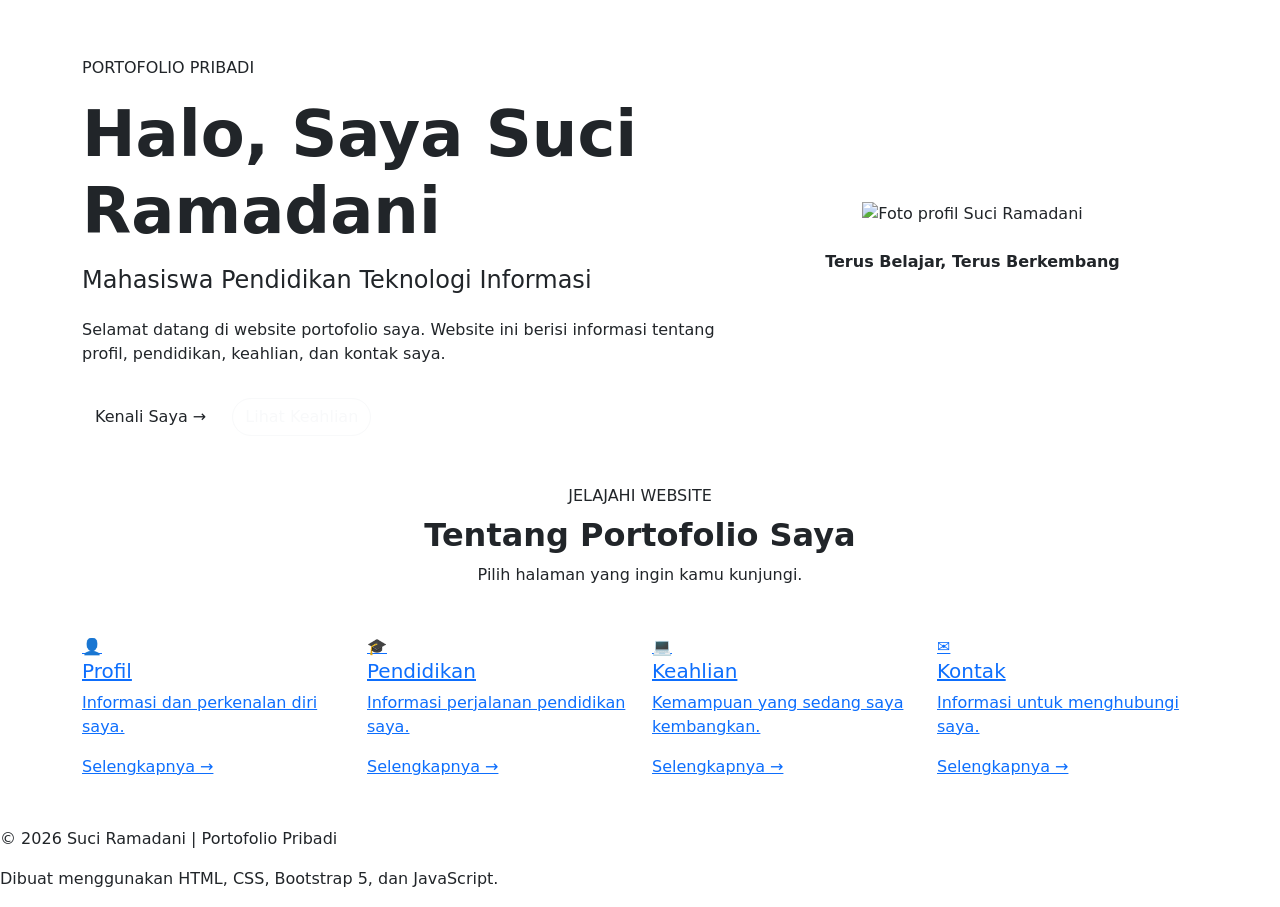
==== index.html @ 81918684 "Add files via upload" ====
<!DOCTYPE html>
<html lang="id">
<head>
    <meta charset="UTF-8">
    <meta name="viewport" content="width=device-width, initial-scale=1.0">
    <title>Beranda | Suci Ramadani</title>
    <link href="https://cdn.jsdelivr.net/npm/bootstrap@5.3.3/dist/css/bootstrap.min.css" rel="stylesheet">
    <link rel="stylesheet" href="css/style.css">
</head>
<body>

<nav class="navbar navbar-expand-lg navbar-dark nav-ungu sticky-top">
    <div class="container">
        <a class="navbar-brand fw-bold" href="index.html">Suci Ramadani</a>
        <button class="navbar-toggler" data-bs-toggle="collapse" data-bs-target="#menu">
            <span class="navbar-toggler-icon"></span>
        </button>
        <div class="collapse navbar-collapse" id="menu">
            <ul class="navbar-nav ms-auto">
                <li class="nav-item"><a class="nav-link active" href="index.html">Beranda</a></li>
                <li class="nav-item"><a class="nav-link" href="profil.html">Profil</a></li>
                <li class="nav-item"><a class="nav-link" href="pendidikan.html">Pendidikan</a></li>
                <li class="nav-item"><a class="nav-link" href="keahlian.html">Keahlian</a></li>
                <li class="nav-item"><a class="nav-link" href="kontak.html">Kontak</a></li>
                <li class="nav-item"><a class="nav-link" href="login.html">Login</a></li>
            </ul>
        </div>
    </div>
</nav>

<header class="hero">
    <div class="container">
        <div class="row align-items-center">
            <div class="col-lg-7">
                <span class="label-ungu">PORTOFOLIO PRIBADI</span>
                <h1 class="display-3 fw-bold mt-3">
                    Halo, Saya <span class="teks-gradasi">Suci Ramadani</span>
                </h1>
                <h4 class="mt-3">Mahasiswa Pendidikan Teknologi Informasi</h4>
                <p class="mt-4">
                    Selamat datang di website portofolio saya.
                    Website ini berisi informasi tentang profil, pendidikan,
                    keahlian, dan kontak saya.
                </p>
                <a href="profil.html" class="btn btn-ungu mt-3">Kenali Saya →</a>
                <a href="keahlian.html" class="btn btn-outline-light rounded-pill mt-3 ms-2">Lihat Keahlian</a>
            </div>

            <div class="col-lg-5 text-center mt-5 mt-lg-0">
                <img src="foto/profil.jpeg"
                    alt="Foto profil Suci Ramadani"
                    class="foto-profil">
                <p class="mt-4 fw-semibold">Terus Belajar, Terus Berkembang </p>
            </div>
        </div>
    </div>
</header>

<section class="container py-5">
    <div class="text-center mb-5">
        <span class="label-ungu">JELAJAHI WEBSITE</span>
        <h2 class="fw-bold mt-2">Tentang Portofolio Saya</h2>
        <p class="teks-redup">Pilih halaman yang ingin kamu kunjungi.</p>
    </div>

    <div class="row g-4">
        <div class="col-md-6 col-lg-3">
            <a href="profil.html" class="kartu">
                <div class="ikon">👤</div>
                <h5>Profil</h5>
                <p>Informasi dan perkenalan diri saya.</p>
                <span>Selengkapnya →</span>
            </a>
        </div>
        <div class="col-md-6 col-lg-3">
            <a href="pendidikan.html" class="kartu">
                <div class="ikon">🎓</div>
                <h5>Pendidikan</h5>
                <p>Informasi perjalanan pendidikan saya.</p>
                <span>Selengkapnya →</span>
            </a>
        </div>
        <div class="col-md-6 col-lg-3">
            <a href="keahlian.html" class="kartu">
                <div class="ikon">💻</div>
                <h5>Keahlian</h5>
                <p>Kemampuan yang sedang saya kembangkan.</p>
                <span>Selengkapnya →</span>
            </a>
        </div>
        <div class="col-md-6 col-lg-3">
            <a href="kontak.html" class="kartu">
                <div class="ikon">✉️</div>
                <h5>Kontak</h5>
                <p>Informasi untuk menghubungi saya.</p>
                <span>Selengkapnya →</span>
            </a>
        </div>
    </div>
</section>

<footer class="footer">
    <p>© 2026 Suci Ramadani | Portofolio Pribadi</p>
    <p>Dibuat menggunakan HTML, CSS, Bootstrap 5, dan JavaScript.</p>
</footer>

<script src="https://cdn.jsdelivr.net/npm/bootstrap@5.3.3/dist/js/bootstrap.bundle.min.js"></script>
<script src="javascript/script.js"></script>
</body>
</html>
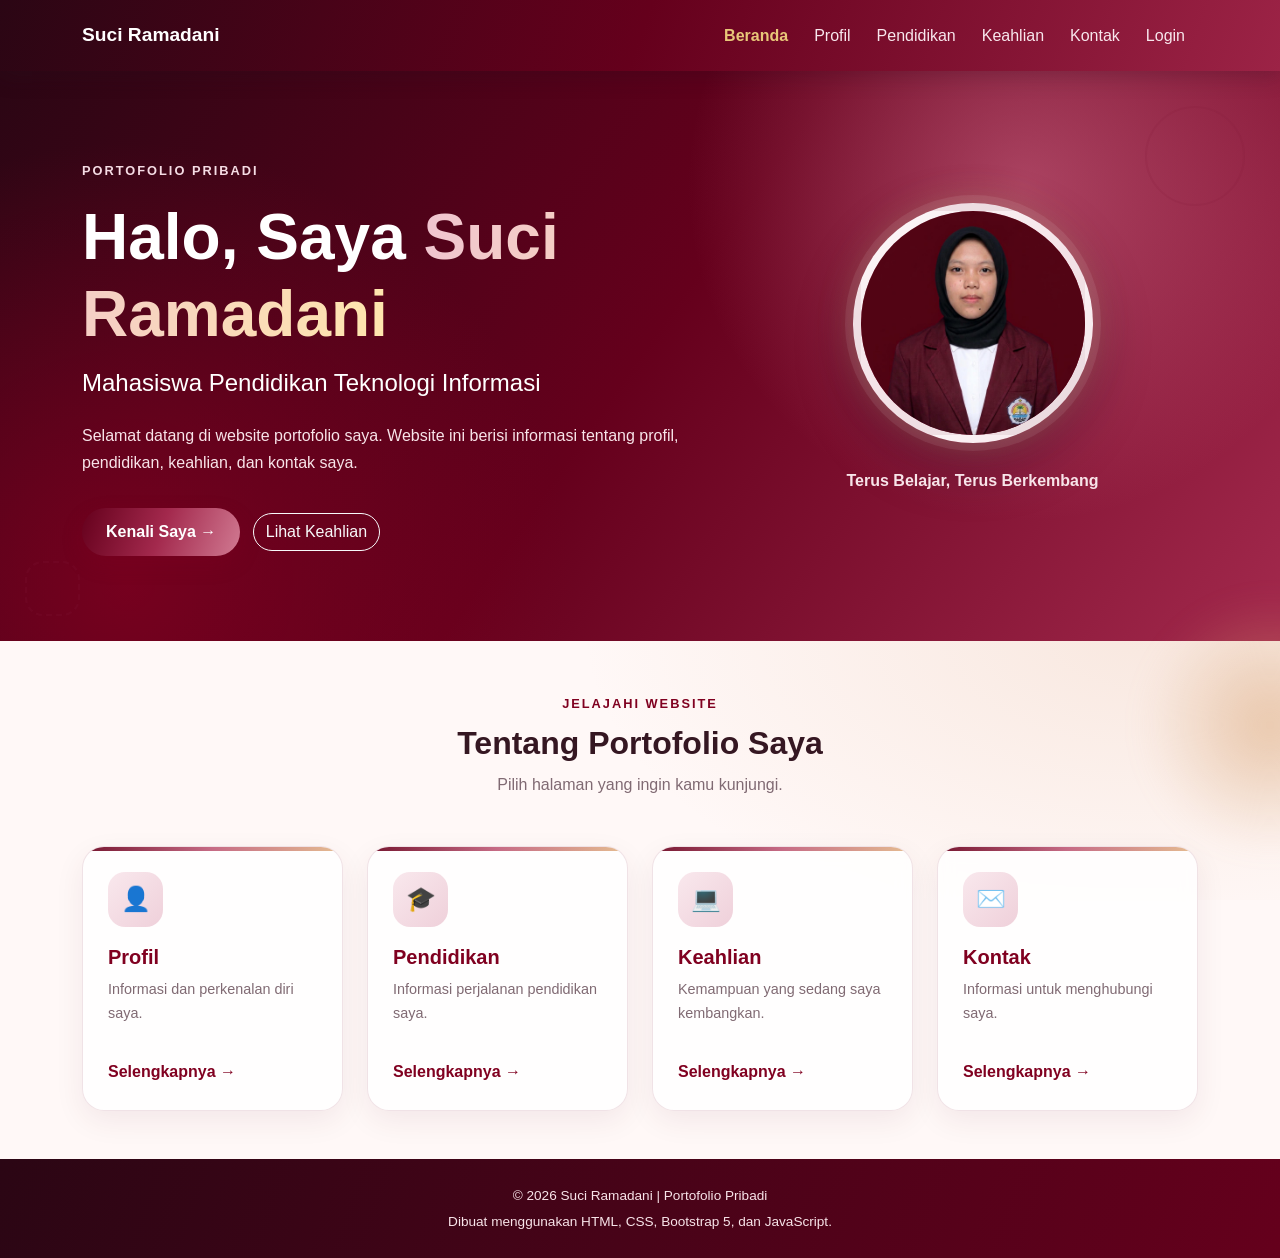
==== commit 93d3c8f5: "Add files via upload" ====
--- a/index.html
+++ b/index.html
@@ -5,7 +5,7 @@
     <meta name="viewport" content="width=device-width, initial-scale=1.0">
     <title>Beranda | Suci Ramadani</title>
     <link href="https://cdn.jsdelivr.net/npm/bootstrap@5.3.3/dist/css/bootstrap.min.css" rel="stylesheet">
-    <link rel="stylesheet" href="css/style.css">
+    <link rel="stylesheet" href="style.css">
 </head>
 <body>
 
@@ -47,7 +47,7 @@
             </div>
 
             <div class="col-lg-5 text-center mt-5 mt-lg-0">
-                <img src="foto/profil.jpeg"
+                <img src="profil.jpeg"
                     alt="Foto profil Suci Ramadani"
                     class="foto-profil">
                 <p class="mt-4 fw-semibold">Terus Belajar, Terus Berkembang </p>
@@ -105,6 +105,6 @@
 </footer>
 
 <script src="https://cdn.jsdelivr.net/npm/bootstrap@5.3.3/dist/js/bootstrap.bundle.min.js"></script>
-<script src="javascript/script.js"></script>
+<script src="script.js"></script>
 </body>
 </html>
--- a/style.css
+++ b/style.css
@@ -0,0 +1,749 @@
+
+/* ========================================
+   1. WARNA DAN PENGATURAN DASAR
+======================================== */
+:root {
+    --ungu-tua: #2b0614;
+    --ungu: #800020;
+    --ungu-muda: #b33a5c;
+    --lavender: #f0c4d0;
+    --teks: #351722;
+    --redup: #806a73;
+    --putih: #ffffff;
+    --emas: #e8c779;
+}
+
+* {
+    box-sizing: border-box;
+}
+
+html {
+    scroll-behavior: smooth;
+}
+
+body {
+    margin: 0;
+    font-family: 'Poppins', sans-serif;
+    color: var(--teks);
+    background:
+        radial-gradient(circle at 10% 15%, rgba(179, 58, 92, 0.12), transparent 28%),
+        radial-gradient(circle at 90% 80%, rgba(232, 199, 121, 0.15), transparent 30%),
+        #fff8f5;
+    line-height: 1.7;
+    position: relative;
+    overflow-x: hidden;
+}
+
+a {
+    text-decoration: none;
+}
+
+/* ========================================
+   2. CAHAYA BACKGROUND BERGERAK
+======================================== */
+body::before,
+body::after {
+    content: "";
+    position: fixed;
+    width: 300px;
+    height: 300px;
+    border-radius: 50%;
+    filter: blur(80px);
+    opacity: 0.25;
+    pointer-events: none;
+    z-index: -1;
+}
+
+body::before {
+    top: 5%;
+    left: -100px;
+    background: #b33a5c;
+    animation: cahayaKiri 12s ease-in-out infinite alternate;
+}
+
+body::after {
+    right: -100px;
+    bottom: 5%;
+    background: #e8c779;
+    animation: cahayaKanan 15s ease-in-out infinite alternate;
+}
+
+@keyframes cahayaKiri {
+    0% {
+        transform: translate(0, 0) scale(1);
+    }
+
+    50% {
+        transform: translate(120px, 100px) scale(1.2);
+    }
+
+    100% {
+        transform: translate(40px, 200px) scale(0.9);
+    }
+}
+
+@keyframes cahayaKanan {
+    0% {
+        transform: translate(0, 0) scale(1);
+    }
+
+    50% {
+        transform: translate(-100px, -80px) scale(1.15);
+    }
+
+    100% {
+        transform: translate(-40px, -160px) scale(0.9);
+    }
+}
+
+/* ========================================
+   3. NAVIGASI
+======================================== */
+.nav-ungu {
+    background: linear-gradient(110deg, #2b0614, #65001c, #9c2346);
+    box-shadow: 0 5px 20px rgba(40, 15, 30, 0.25);
+    padding: 14px 0;
+}
+
+.navbar-brand {
+    font-size: 1.2rem;
+    color: white;
+}
+
+.navbar-brand:hover {
+    color: var(--emas);
+}
+
+.navbar .nav-link {
+    color: #f8e7ed;
+    margin: 0 5px;
+    transition: 0.3s;
+}
+
+.navbar .nav-link:hover,
+.navbar .nav-link.active {
+    color: var(--emas);
+    font-weight: 700;
+}
+
+/* ========================================
+   4. BERANDA DAN BACKGROUND UTAMA
+======================================== */
+.hero {
+    position: relative;
+    isolation: isolate;
+    overflow: hidden;
+    padding: 85px 0;
+    color: white;
+
+    background:
+        radial-gradient(circle at 80% 20%, rgba(220, 120, 150, 0.5), transparent 30%),
+        radial-gradient(circle at 10% 90%, rgba(128, 0, 32, 0.8), transparent 35%),
+        linear-gradient(125deg, #2b0614, #65001c, #a3294d);
+}
+
+/* Lingkaran dekorasi */
+.hero::before,
+.hero::after {
+    content: "";
+    position: absolute;
+    border: 2px solid rgba(255, 255, 255, 0.2);
+    border-radius: 50%;
+    pointer-events: none;
+    z-index: -1;
+}
+
+.hero::before {
+    width: 300px;
+    height: 300px;
+    right: -70px;
+    top: -70px;
+    animation: putarLingkaran 18s linear infinite;
+}
+
+.hero::after {
+    width: 190px;
+    height: 190px;
+    left: 5%;
+    bottom: -100px;
+    animation: lingkaranMelayang 7s ease-in-out infinite;
+}
+
+.hero .container {
+    position: relative;
+    z-index: 1;
+}
+
+.hero h1 {
+    line-height: 1.2;
+}
+
+.hero p {
+    color: #f8e4e9;
+}
+
+@keyframes putarLingkaran {
+    from {
+        transform: rotate(0deg) scale(1);
+    }
+
+    to {
+        transform: rotate(360deg) scale(1.08);
+    }
+}
+
+@keyframes lingkaranMelayang {
+    0%, 100% {
+        transform: translateY(0);
+    }
+
+    50% {
+        transform: translateY(-35px);
+    }
+}
+
+/* Label kecil pada beranda */
+.label-ungu {
+    display: inline-block;
+    color: var(--ungu);
+    font-size: 0.8rem;
+    font-weight: 700;
+    letter-spacing: 2px;
+}
+
+.hero .label-ungu {
+    color: #f5dce4;
+}
+
+/* Tulisan gradasi */
+.teks-gradasi {
+    background: linear-gradient(100deg, #f0c4d0, #ffe6ad);
+    -webkit-background-clip: text;
+    background-clip: text;
+    color: transparent;
+}
+
+/* ========================================
+   5. FOTO PROFIL
+======================================== */
+.foto-profil {
+    width: 240px;
+    height: 240px;
+    margin: auto;
+    display: block;
+    object-fit: cover;
+    object-position: center;
+    border-radius: 50%;
+    border: 8px solid rgba(255, 255, 255, 0.85);
+
+    background: linear-gradient(145deg, #f6dce4, #b33a5c, #65001c);
+
+    box-shadow:
+        0 0 0 8px rgba(255, 255, 255, 0.08),
+        0 0 35px rgba(232, 199, 121, 0.3),
+        0 20px 55px rgba(15, 5, 35, 0.35);
+
+    animation: melayang 3s ease-in-out infinite;
+}
+
+.foto-kecil {
+    width: 145px;
+    height: 145px;
+    font-size: initial;
+    border-width: 6px;
+}
+
+@keyframes melayang {
+    0%, 100% {
+        transform: translateY(0);
+    }
+
+    50% {
+        transform: translateY(-12px);
+    }
+}
+
+/* ========================================
+   6. TOMBOL
+======================================== */
+.btn-ungu {
+    display: inline-block;
+    padding: 12px 24px;
+    border: none;
+    border-radius: 50px;
+    color: white;
+    font-weight: 600;
+
+    background: linear-gradient(110deg, #65001c, #a3294d, #d17a92);
+    box-shadow: 0 8px 20px rgba(128, 0, 32, 0.25);
+    transition: 0.3s;
+}
+
+.btn-ungu:hover {
+    color: white;
+    transform: translateY(-3px);
+    box-shadow: 0 12px 28px rgba(128, 0, 32, 0.35);
+}
+
+.btn-outline-light {
+    border-radius: 50px;
+    transition: 0.3s;
+}
+
+.btn-outline-light:hover {
+    transform: translateY(-3px);
+}
+
+/* ========================================
+   7. KARTU BERANDA
+======================================== */
+.kartu {
+    display: block;
+    height: 100%;
+    padding: 25px;
+    border: 1px solid rgba(128, 0, 32, 0.1);
+    border-radius: 22px;
+    color: var(--teks);
+
+    background: rgba(255, 255, 255, 0.82);
+    box-shadow: 0 10px 30px rgba(69, 32, 50, 0.07);
+
+    backdrop-filter: blur(8px);
+    transition: 0.35s ease;
+}
+
+.kartu:hover {
+    color: var(--teks);
+    transform: translateY(-7px);
+    border-color: rgba(128, 0, 32, 0.25);
+    box-shadow: 0 18px 35px rgba(69, 32, 50, 0.15);
+}
+
+.kartu h5 {
+    margin-top: 18px;
+    font-weight: 700;
+    color: var(--ungu);
+}
+
+.kartu p {
+    min-height: 65px;
+    color: var(--redup);
+    font-size: 0.9rem;
+}
+
+.kartu span:last-child {
+    color: var(--ungu);
+    font-weight: 600;
+}
+
+/* Ikon kartu */
+.ikon {
+    width: 55px;
+    height: 55px;
+    display: grid;
+    place-items: center;
+    border-radius: 17px;
+    background: linear-gradient(135deg, #f9e8ed, #efd0da);
+    font-size: 1.5rem;
+}
+
+/* ========================================
+   8. HALAMAN DALAM
+======================================== */
+.halaman {
+    min-height: 75vh;
+    padding-top: 65px;
+    padding-bottom: 75px;
+}
+
+.teks-redup {
+    color: var(--redup);
+}
+
+.warna-ungu {
+    color: var(--ungu);
+}
+
+.kotak {
+    height: 100%;
+    padding: 30px;
+    border: 1px solid rgba(128, 0, 32, 0.1);
+    border-radius: 23px;
+    background: rgba(255, 255, 255, 0.85);
+    box-shadow: 0 12px 35px rgba(50, 16, 40, 0.07);
+    backdrop-filter: blur(8px);
+    transition: 0.3s ease;
+}
+
+.kotak:hover {
+    transform: translateY(-5px);
+    box-shadow: 0 18px 40px rgba(83, 0, 21, 0.12);
+}
+
+.kotak hr {
+    border-color: #ead3dc;
+}
+
+.badge-ungu {
+    display: inline-block;
+    margin: 3px;
+    padding: 7px 13px;
+    border-radius: 50px;
+    background: #f6e5e9;
+    color: #800020;
+    font-size: 0.8rem;
+    font-weight: 600;
+}
+
+.link-kembali {
+    color: var(--ungu);
+    font-weight: 600;
+}
+
+.link-kembali:hover {
+    color: #b33a5c;
+}
+
+/* ========================================
+   9. KEAHLIAN
+======================================== */
+.kartu-keahlian {
+    transition: transform 0.3s ease;
+}
+
+.kartu-keahlian:hover {
+    transform: translateY(-5px);
+}
+
+.progress {
+    height: 8px;
+    margin: 17px 0 8px;
+    border-radius: 20px;
+    background: #f0dce2;
+    overflow: hidden;
+}
+
+.progress-bar {
+    border-radius: 20px;
+    background: linear-gradient(90deg, #65001c, #d17a92);
+}
+
+/* ========================================
+   10. FORMULIR
+======================================== */
+.form-label {
+    font-weight: 600;
+    font-size: 0.9rem;
+}
+
+.form-control {
+    padding: 12px 14px;
+    border: 1px solid #e5cbd3;
+    border-radius: 12px;
+}
+
+.form-control:focus {
+    border-color: #b33a5c;
+    box-shadow: 0 0 0 0.2rem rgba(128, 0, 32, 0.15);
+}
+
+.message-success {
+    color: #15803d;
+    font-weight: 600;
+}
+
+.message-error {
+    color: #b91c1c;
+    font-weight: 600;
+}
+
+/* ========================================
+   11. HALAMAN LOGIN
+======================================== */
+.halaman-login {
+    min-height: 100vh;
+    background:
+        radial-gradient(circle at 15% 20%, #a3294d 0, transparent 30%),
+        radial-gradient(circle at 85% 85%, #d17a92 0, transparent 25%),
+        linear-gradient(130deg, #2b0614, #65001c);
+}
+
+.login-wrapper {
+    min-height: 75vh;
+    display: grid;
+    place-items: center;
+    padding: 45px 20px;
+}
+
+.login-box {
+    width: 100%;
+    max-width: 470px;
+    padding: 35px;
+    border-radius: 25px;
+    background: white;
+    box-shadow: 0 25px 70px rgba(15, 5, 20, 0.35);
+}
+
+.login-box h1 {
+    color: #65001c;
+}
+
+.login-box .ikon {
+    margin-bottom: 20px;
+}
+
+/* ========================================
+   12. FOOTER
+======================================== */
+.footer {
+    padding: 22px 15px;
+    text-align: center;
+    color: #f8e4e9;
+    background: linear-gradient(110deg, #2b0614, #65001c);
+    font-size: 0.85rem;
+}
+
+.footer p {
+    margin: 3px 0;
+}
+
+/* ========================================
+   13. RESPONSIF UNTUK HP
+======================================== */
+@media (max-width: 767px) {
+    .hero {
+        padding: 60px 0;
+        text-align: center;
+    }
+
+    .hero h1 {
+        font-size: 2.5rem;
+    }
+
+    .foto-profil {
+        width: 200px;
+        height: 200px;
+    }
+
+    .foto-kecil {
+        width: 140px;
+        height: 140px;
+    }
+
+    .halaman {
+        padding-top: 45px;
+        padding-bottom: 50px;
+    }
+
+    .kotak {
+        padding: 22px;
+    }
+
+    .login-box {
+        padding: 25px;
+    }
+
+    .hero::before {
+        width: 200px;
+        height: 200px;
+        right: -100px;
+    }
+
+    .hero::after {
+        width: 130px;
+        height: 130px;
+    }
+}
+
+/* Mengurangi animasi sesuai pengaturan aksesibilitas */
+@media (prefers-reduced-motion: reduce) {
+    *,
+    *::before,
+    *::after {
+        animation-duration: 0.01ms !important;
+        animation-iteration-count: 1 !important;
+        transition-duration: 0.01ms !important;
+        scroll-behavior: auto !important;
+    }
+}
+
+/* ===== BACKGROUND MARUN DEKORATIF ===== */
+
+body {
+    background-color: #fff8f7;
+    background-image:
+        radial-gradient(ellipse at 10% 20%, rgba(171, 47, 82, 0.16), transparent 35%),
+        radial-gradient(ellipse at 90% 70%, rgba(225, 174, 139, 0.22), transparent 35%);
+    background-attachment: fixed;
+}
+
+/* Cahaya bergerak di seluruh halaman */
+body::before,
+body::after {
+    content: "";
+    position: fixed;
+    width: 260px;
+    height: 260px;
+    border-radius: 50%;
+    pointer-events: none;
+    z-index: 0;
+    opacity: 0.5;
+    filter: blur(15px);
+}
+
+body::before {
+    top: 15%;
+    left: -120px;
+    background: radial-gradient(circle, #bd6480, transparent 70%);
+    animation: cahayaKiri 9s ease-in-out infinite alternate;
+}
+
+body::after {
+    right: -120px;
+    bottom: 5%;
+    background: radial-gradient(circle, #d7a16f, transparent 70%);
+    animation: cahayaKanan 11s ease-in-out infinite alternate;
+}
+
+/* Pastikan isi halaman tetap berada di atas background */
+main,
+section,
+footer,
+.nav-ungu,
+.hero,
+.halaman {
+    position: relative;
+}
+
+/* Hiasan lingkaran di setiap bagian halaman */
+.halaman::before,
+.hero::before {
+    content: "";
+    position: absolute;
+    top: 35px;
+    right: 35px;
+    width: 100px;
+    height: 100px;
+    border: 2px solid rgba(128, 25, 57, 0.16);
+    border-radius: 50%;
+    pointer-events: none;
+    animation: putarLingkaran 14s linear infinite;
+}
+
+/* Hiasan lingkaran putus-putus */
+.halaman::after,
+.hero::after {
+    content: "";
+    position: absolute;
+    left: 25px;
+    bottom: 25px;
+    width: 55px;
+    height: 55px;
+    border: 2px dashed rgba(128, 25, 57, 0.22);
+    border-radius: 18px;
+    pointer-events: none;
+    animation: kotakMengambang 5s ease-in-out infinite alternate;
+}
+
+/* ===== KARTU PROFIL, PENDIDIKAN, DAN LAINNYA ===== */
+
+.kartu,
+.kartu-keahlian,
+.kotak,
+.login-box {
+    position: relative;
+    overflow: hidden;
+    border: 1px solid rgba(128, 25, 57, 0.12);
+    box-shadow: 0 10px 30px rgba(89, 17, 42, 0.07);
+    transition:
+        transform 0.35s ease,
+        box-shadow 0.35s ease,
+        border-color 0.35s ease;
+}
+
+/* Garis marun di bagian atas kartu */
+.kartu::before,
+.kartu-keahlian::before,
+.kotak::before {
+    content: "";
+    position: absolute;
+    top: 0;
+    left: 0;
+    width: 100%;
+    height: 4px;
+    background: linear-gradient(90deg, #76152f, #c66b85, #e5bd91);
+}
+
+/* Efek saat kursor diarahkan ke kartu */
+.kartu:hover,
+.kartu-keahlian:hover,
+.kotak:hover {
+    transform: translateY(-8px);
+    border-color: rgba(128, 25, 57, 0.35);
+    box-shadow: 0 18px 40px rgba(89, 17, 42, 0.15);
+}
+
+/* Ikon lebih menarik */
+.ikon {
+    transition: transform 0.35s ease;
+}
+
+.kartu:hover .ikon,
+.kartu-keahlian:hover .ikon {
+    transform: rotate(-8deg) scale(1.12);
+}
+
+/* ===== ANIMASI ===== */
+
+@keyframes cahayaKiri {
+    from {
+        transform: translate(0, 0);
+    }
+    to {
+        transform: translate(120px, 90px);
+    }
+}
+
+@keyframes cahayaKanan {
+    from {
+        transform: translate(0, 0);
+    }
+    to {
+        transform: translate(-100px, -80px);
+    }
+}
+
+@keyframes putarLingkaran {
+    from {
+        transform: rotate(0deg);
+    }
+    to {
+        transform: rotate(360deg);
+    }
+}
+
+@keyframes kotakMengambang {
+    from {
+        transform: translateY(0) rotate(0deg);
+    }
+    to {
+        transform: translateY(-18px) rotate(15deg);
+    }
+}
+
+/* Tampilan di layar HP */
+@media (max-width: 768px) {
+    .halaman::before,
+    .hero::before {
+        width: 65px;
+        height: 65px;
+        right: 12px;
+    }
+
+    .halaman::after,
+    .hero::after {
+        width: 35px;
+        height: 35px;
+        left: 10px;
+    }
+}
